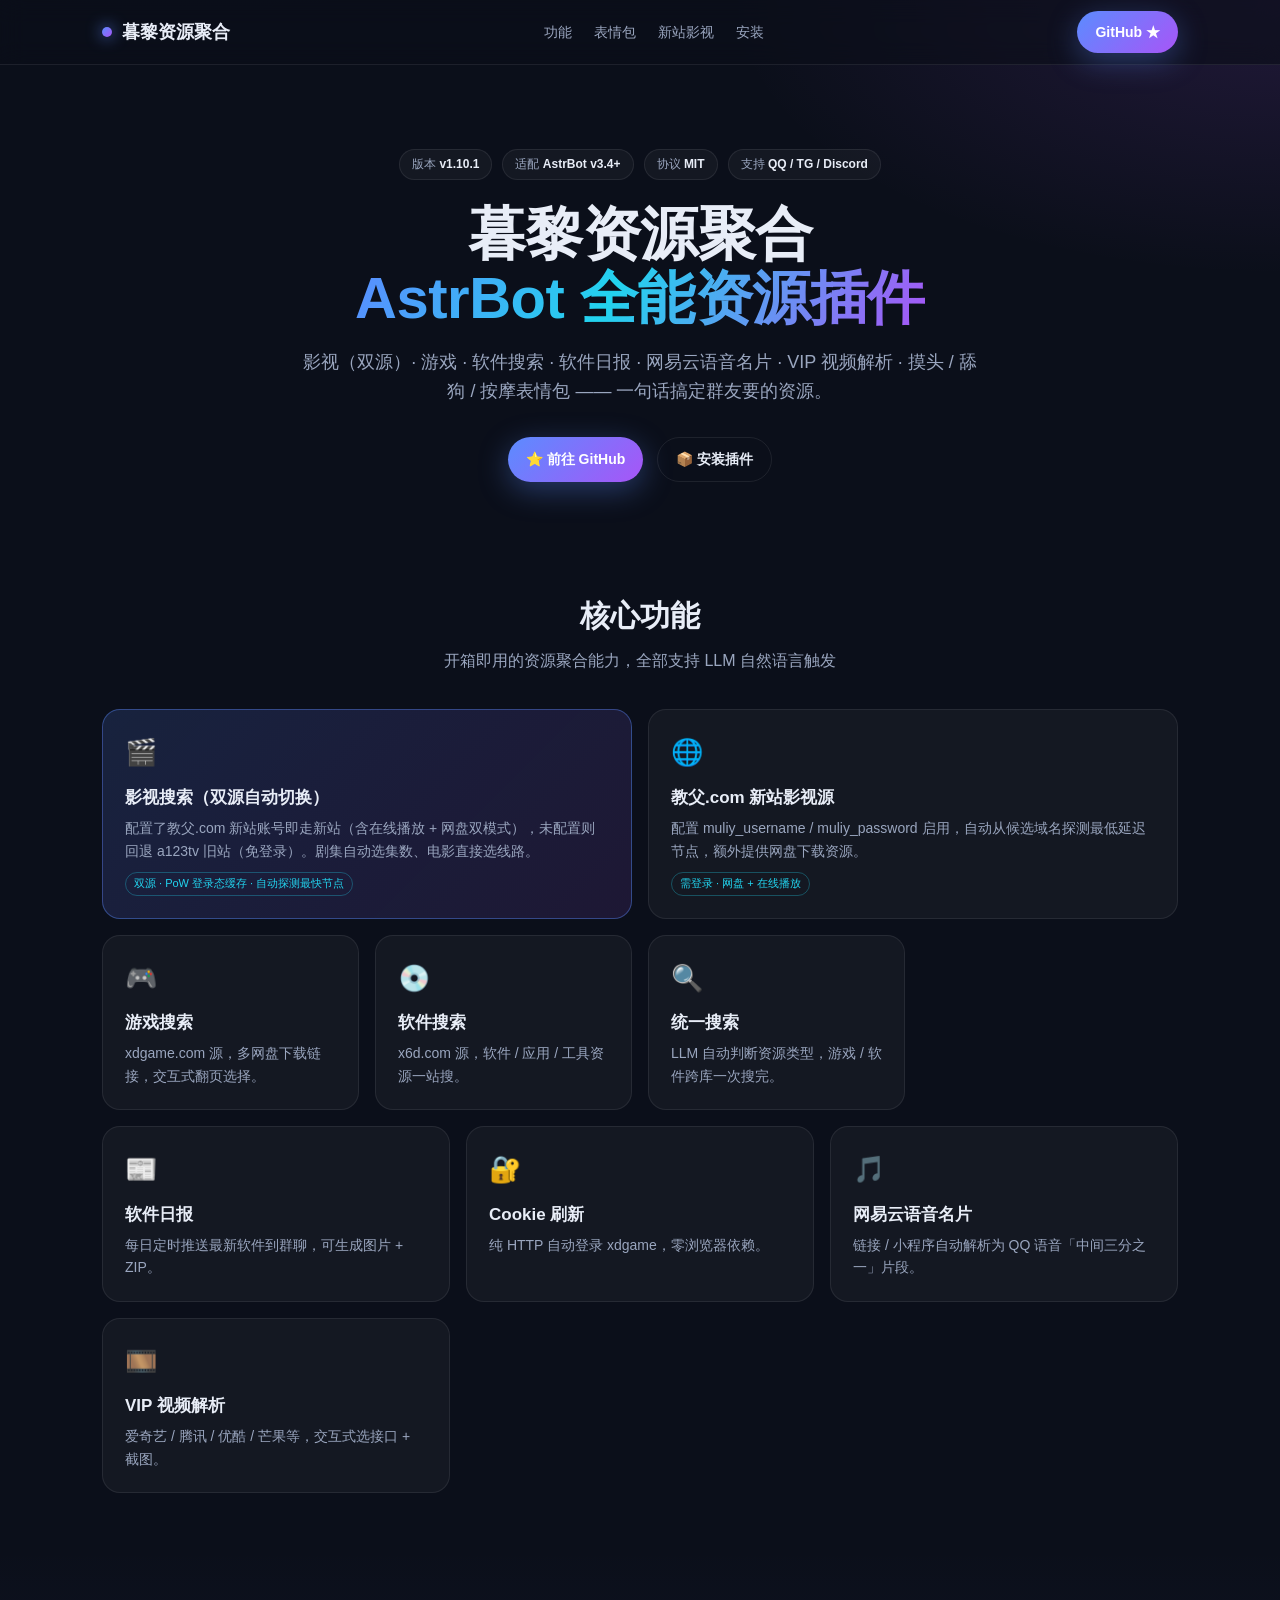
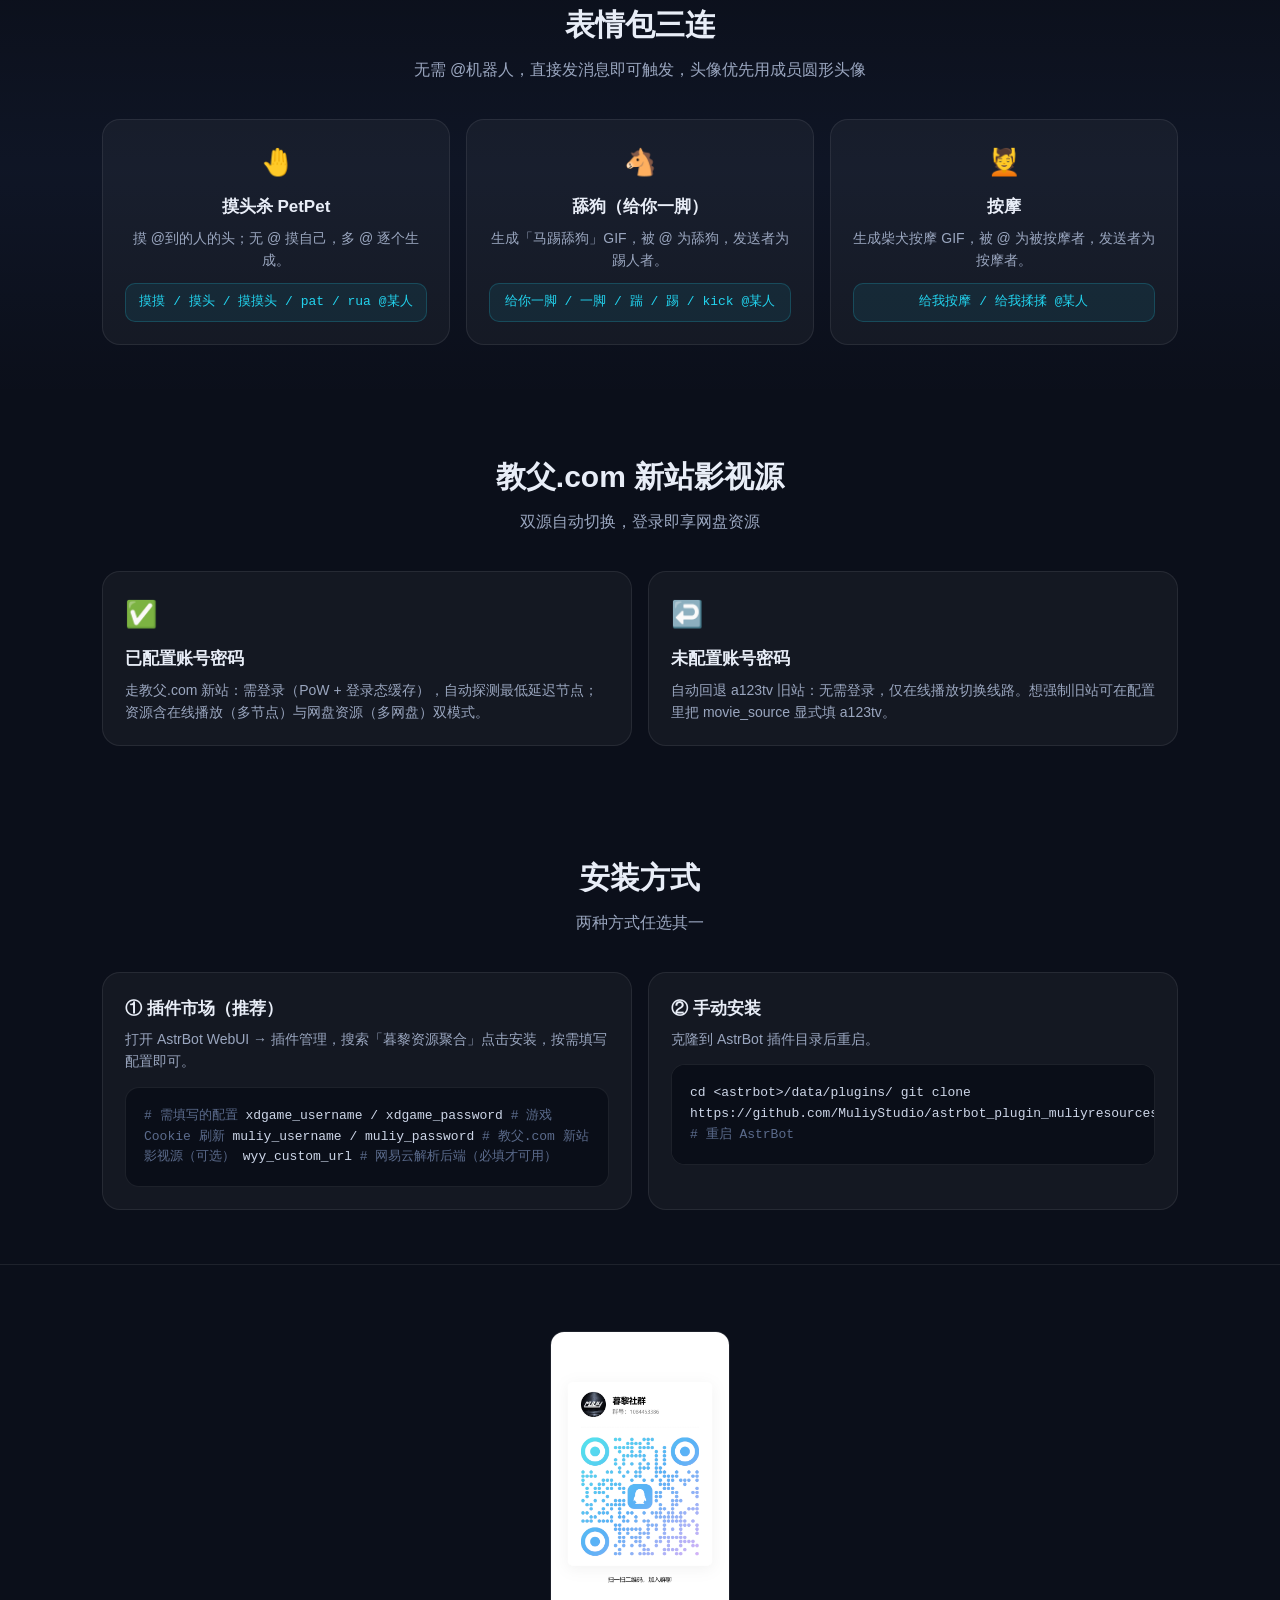
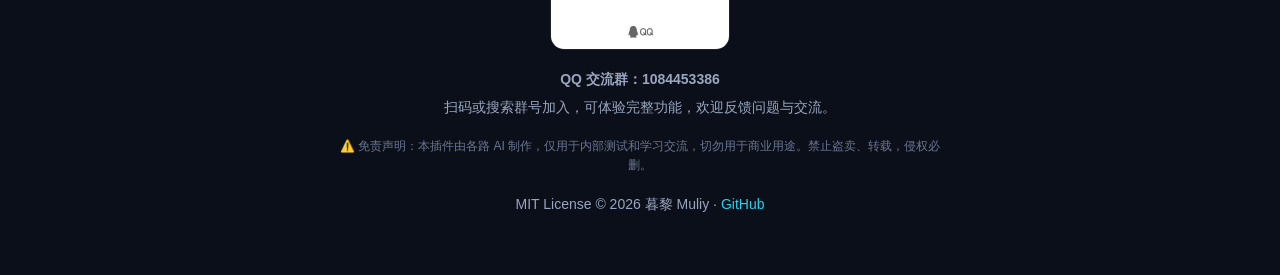
==== index.html @ 1da2b8cd "feat(v1.10.2): 按摩表情 + 头像优先渲染 + /wyy_login 扫码登录恢复 + 手机部署指南 - 新增「给我按摩」柴犬按摩 GIF 表情（逆向 diydoutu/401） - 舔" ====
<!DOCTYPE html>
<html lang="zh-CN">
<head>
<meta charset="UTF-8">
<meta name="viewport" content="width=device-width, initial-scale=1.0">
<title>暮黎资源聚合 · AstrBot 全能资源插件</title>
<style>
  :root{
    --bg:#0b0f1a; --bg2:#0f1626; --card:rgba(255,255,255,.04);
    --line:rgba(255,255,255,.08); --text:#e8edf7; --muted:#9aa6bf;
    --brand:#5b8cff; --brand2:#22d3ee; --accent:#a855f7; --ok:#34d399;
    --radius:18px; --maxw:1120px;
  }
  *{box-sizing:border-box;margin:0;padding:0}
  html{scroll-behavior:smooth}
  body{
    font-family:-apple-system,BlinkMacSystemFont,"Segoe UI","PingFang SC","Microsoft YaHei",Roboto,Helvetica,Arial,sans-serif;
    background:radial-gradient(1200px 600px at 15% -10%,rgba(91,140,255,.18),transparent 60%),
               radial-gradient(1000px 500px at 100% 0%,rgba(168,85,247,.14),transparent 55%),
               var(--bg);
    color:var(--text); line-height:1.6; -webkit-font-smoothing:antialiased;
  }
  a{color:inherit;text-decoration:none}
  .wrap{max-width:var(--maxw);margin:0 auto;padding:0 22px}
  /* nav */
  nav{position:sticky;top:0;z-index:20;backdrop-filter:blur(12px);
      background:rgba(11,15,26,.65);border-bottom:1px solid var(--line)}
  .nav-in{display:flex;align-items:center;justify-content:space-between;height:64px}
  .brand{display:flex;align-items:center;gap:10px;font-weight:700;font-size:18px}
  .brand .dot{width:10px;height:10px;border-radius:50%;background:linear-gradient(135deg,var(--brand),var(--accent));box-shadow:0 0 16px var(--brand)}
  .nav-links{display:flex;gap:22px;font-size:14px;color:var(--muted)}
  .nav-links a:hover{color:var(--text)}
  .btn{display:inline-flex;align-items:center;gap:8px;padding:10px 18px;border-radius:999px;
       font-weight:600;font-size:14px;transition:.2s;border:1px solid var(--line)}
  .btn.primary{background:linear-gradient(135deg,var(--brand),var(--accent));border:none;color:#fff;
       box-shadow:0 8px 30px rgba(91,140,255,.35)}
  .btn.primary:hover{transform:translateY(-1px);box-shadow:0 12px 36px rgba(91,140,255,.5)}
  .btn.ghost:hover{background:var(--card)}
  /* hero */
  header{padding:84px 0 56px;text-align:center}
  .badges{display:flex;gap:10px;justify-content:center;flex-wrap:wrap;margin-bottom:22px}
  .badge{font-size:12px;padding:5px 12px;border:1px solid var(--line);border-radius:999px;color:var(--muted);
         background:var(--card)}
  .badge b{color:var(--text)}
  h1{font-size:clamp(34px,6vw,58px);line-height:1.1;font-weight:800;letter-spacing:-.5px}
  h1 .grad{background:linear-gradient(120deg,var(--brand),var(--brand2) 45%,var(--accent));
           -webkit-background-clip:text;background-clip:text;color:transparent}
  .sub{color:var(--muted);font-size:18px;max-width:680px;margin:18px auto 0}
  .cta{display:flex;gap:14px;justify-content:center;margin-top:32px;flex-wrap:wrap}
  /* section */
  section{padding:54px 0}
  .sec-head{text-align:center;margin-bottom:36px}
  .sec-head h2{font-size:30px;font-weight:800}
  .sec-head p{color:var(--muted);margin-top:8px}
  /* bento */
  .bento{display:grid;grid-template-columns:repeat(12,1fr);gap:16px}
  .card{background:var(--card);border:1px solid var(--line);border-radius:var(--radius);
        padding:22px;position:relative;overflow:hidden;transition:.2s}
  .card:hover{border-color:rgba(91,140,255,.5);transform:translateY(-2px)}
  .card .ico{font-size:26px;margin-bottom:10px}
  .card h3{font-size:17px;margin-bottom:6px}
  .card p{color:var(--muted);font-size:14px}
  .col-3{grid-column:span 4}.col-4{grid-column:span 3}.col-6{grid-column:span 6}.col-12{grid-column:span 12}
  .card.featured{background:linear-gradient(135deg,rgba(91,140,255,.16),rgba(168,85,247,.12));
        border-color:rgba(91,140,255,.4)}
  .tag{display:inline-block;font-size:11px;color:var(--brand2);border:1px solid rgba(34,211,238,.3);
       padding:2px 8px;border-radius:999px;margin-top:10px}
  /* expressions */
  .expr{display:grid;grid-template-columns:repeat(3,1fr);gap:16px}
  .expr .card{text-align:center}
  .expr .trig{margin-top:12px;font-family:ui-monospace,SFMono-Regular,Menlo,Consolas,monospace;
        font-size:13px;color:var(--brand2);background:rgba(34,211,238,.08);
        border:1px solid rgba(34,211,238,.2);border-radius:10px;padding:8px}
  /* install */
  .install{display:grid;grid-template-columns:1fr 1fr;gap:16px}
  .code{background:#0a0e18;border:1px solid var(--line);border-radius:14px;padding:18px;
        font-family:ui-monospace,SFMono-Regular,Menlo,Consolas,monospace;font-size:13px;
        color:#cdd6e8;overflow:auto}
  .code .c{color:#5b6b8c}
  /* footer */
  footer{border-top:1px solid var(--line);padding:48px 0 60px;text-align:center;color:var(--muted);font-size:14px}
  .qr{width:180px;border-radius:14px;margin:18px auto;display:block;border:1px solid var(--line)}
  .disc{font-size:12px;color:#6b7691;max-width:620px;margin:18px auto 0}
  @media(max-width:860px){
    .col-3,.col-4{grid-column:span 6}.col-6{grid-column:span 12}
    .expr,.install{grid-template-columns:1fr}
    .nav-links{display:none}
  }
</style>
</head>
<body>

<nav>
  <div class="wrap nav-in">
    <div class="brand"><span class="dot"></span> 暮黎资源聚合</div>
    <div class="nav-links">
      <a href="#features">功能</a>
      <a href="#expr">表情包</a>
      <a href="#site">新站影视</a>
      <a href="#install">安装</a>
    </div>
    <a class="btn primary" href="https://github.com/MuliyStudio/astrbot_plugin_muliyresources" target="_blank" rel="noopener">GitHub ★</a>
  </div>
</nav>

<header>
  <div class="wrap">
    <div class="badges">
      <span class="badge">版本 <b>v1.10.1</b></span>
      <span class="badge">适配 <b>AstrBot v3.4+</b></span>
      <span class="badge">协议 <b>MIT</b></span>
      <span class="badge">支持 <b>QQ / TG / Discord</b></span>
    </div>
    <h1>暮黎资源聚合<br><span class="grad">AstrBot 全能资源插件</span></h1>
    <p class="sub">影视（双源）· 游戏 · 软件搜索 · 软件日报 · 网易云语音名片 · VIP 视频解析 · 摸头 / 舔狗 / 按摩表情包 —— 一句话搞定群友要的资源。</p>
    <div class="cta">
      <a class="btn primary" href="https://github.com/MuliyStudio/astrbot_plugin_muliyresources" target="_blank" rel="noopener">⭐ 前往 GitHub</a>
      <a class="btn ghost" href="#install">📦 安装插件</a>
    </div>
  </div>
</header>

<section id="features">
  <div class="wrap">
    <div class="sec-head">
      <h2>核心功能</h2>
      <p>开箱即用的资源聚合能力，全部支持 LLM 自然语言触发</p>
    </div>
    <div class="bento">
      <div class="card col-6 featured">
        <div class="ico">🎬</div>
        <h3>影视搜索（双源自动切换）</h3>
        <p>配置了教父.com 新站账号即走新站（含在线播放 + 网盘双模式），未配置则回退 a123tv 旧站（免登录）。剧集自动选集数、电影直接选线路。</p>
        <span class="tag">双源 · PoW 登录态缓存 · 自动探测最快节点</span>
      </div>
      <div class="card col-6">
        <div class="ico">🌐</div>
        <h3>教父.com 新站影视源</h3>
        <p>配置 muliy_username / muliy_password 启用，自动从候选域名探测最低延迟节点，额外提供网盘下载资源。</p>
        <span class="tag">需登录 · 网盘 + 在线播放</span>
      </div>
      <div class="card col-4">
        <div class="ico">🎮</div>
        <h3>游戏搜索</h3>
        <p>xdgame.com 源，多网盘下载链接，交互式翻页选择。</p>
      </div>
      <div class="card col-4">
        <div class="ico">💿</div>
        <h3>软件搜索</h3>
        <p>x6d.com 源，软件 / 应用 / 工具资源一站搜。</p>
      </div>
      <div class="card col-4">
        <div class="ico">🔍</div>
        <h3>统一搜索</h3>
        <p>LLM 自动判断资源类型，游戏 / 软件跨库一次搜完。</p>
      </div>
      <div class="card col-3">
        <div class="ico">📰</div>
        <h3>软件日报</h3>
        <p>每日定时推送最新软件到群聊，可生成图片 + ZIP。</p>
      </div>
      <div class="card col-3">
        <div class="ico">🔐</div>
        <h3>Cookie 刷新</h3>
        <p>纯 HTTP 自动登录 xdgame，零浏览器依赖。</p>
      </div>
      <div class="card col-3">
        <div class="ico">🎵</div>
        <h3>网易云语音名片</h3>
        <p>链接 / 小程序自动解析为 QQ 语音「中间三分之一」片段。</p>
      </div>
      <div class="card col-3">
        <div class="ico">🎞️</div>
        <h3>VIP 视频解析</h3>
        <p>爱奇艺 / 腾讯 / 优酷 / 芒果等，交互式选接口 + 截图。</p>
      </div>
    </div>
  </div>
</section>

<section id="expr" style="background:linear-gradient(180deg,transparent,rgba(91,140,255,.05),transparent)">
  <div class="wrap">
    <div class="sec-head">
      <h2>表情包三连</h2>
      <p>无需 @机器人，直接发消息即可触发，头像优先用成员圆形头像</p>
    </div>
    <div class="expr">
      <div class="card">
        <div class="ico">🤚</div>
        <h3>摸头杀 PetPet</h3>
        <p>摸 @到的人的头；无 @ 摸自己，多 @ 逐个生成。</p>
        <div class="trig">摸摸 / 摸头 / 摸摸头 / pat / rua @某人</div>
      </div>
      <div class="card">
        <div class="ico">🐴</div>
        <h3>舔狗（给你一脚）</h3>
        <p>生成「马踢舔狗」GIF，被 @ 为舔狗，发送者为踢人者。</p>
        <div class="trig">给你一脚 / 一脚 / 踹 / 踢 / kick @某人</div>
      </div>
      <div class="card">
        <div class="ico">💆</div>
        <h3>按摩</h3>
        <p>生成柴犬按摩 GIF，被 @ 为被按摩者，发送者为按摩者。</p>
        <div class="trig">给我按摩 / 给我揉揉 @某人</div>
      </div>
    </div>
  </div>
</section>

<section id="site">
  <div class="wrap">
    <div class="sec-head">
      <h2>教父.com 新站影视源</h2>
      <p>双源自动切换，登录即享网盘资源</p>
    </div>
    <div class="bento">
      <div class="card col-6">
        <div class="ico">✅</div>
        <h3>已配置账号密码</h3>
        <p>走教父.com 新站：需登录（PoW + 登录态缓存），自动探测最低延迟节点；资源含在线播放（多节点）与网盘资源（多网盘）双模式。</p>
      </div>
      <div class="card col-6">
        <div class="ico">↩️</div>
        <h3>未配置账号密码</h3>
        <p>自动回退 a123tv 旧站：无需登录，仅在线播放切换线路。想强制旧站可在配置里把 movie_source 显式填 a123tv。</p>
      </div>
    </div>
  </div>
</section>

<section id="install">
  <div class="wrap">
    <div class="sec-head">
      <h2>安装方式</h2>
      <p>两种方式任选其一</p>
    </div>
    <div class="install">
      <div class="card">
        <h3>① 插件市场（推荐）</h3>
        <p style="margin-bottom:14px">打开 AstrBot WebUI → 插件管理，搜索「暮黎资源聚合」点击安装，按需填写配置即可。</p>
        <div class="code"><span class="c"># 需填写的配置</span>
xdgame_username / xdgame_password   <span class="c"># 游戏 Cookie 刷新</span>
muliy_username / muliy_password     <span class="c"># 教父.com 新站影视源（可选）</span>
wyy_custom_url                      <span class="c"># 网易云解析后端（必填才可用）</span></div>
      </div>
      <div class="card">
        <h3>② 手动安装</h3>
        <p style="margin-bottom:14px">克隆到 AstrBot 插件目录后重启。</p>
        <div class="code">cd &lt;astrbot&gt;/data/plugins/
git clone https://github.com/MuliyStudio/astrbot_plugin_muliyresources.git
<span class="c"># 重启 AstrBot</span></div>
      </div>
    </div>
  </div>
</section>

<footer>
  <div class="wrap">
    <img class="qr" src="assets/qq_group_qrcode.jpg" alt="暮黎交流群二维码">
    <div><strong>QQ 交流群：1084453386</strong></div>
    <p style="margin-top:6px">扫码或搜索群号加入，可体验完整功能，欢迎反馈问题与交流。</p>
    <p class="disc">⚠️ 免责声明：本插件由各路 AI 制作，仅用于内部测试和学习交流，切勿用于商业用途。禁止盗卖、转载，侵权必删。</p>
    <p style="margin-top:18px">MIT License © 2026 暮黎 Muliy · <a href="https://github.com/MuliyStudio/astrbot_plugin_muliyresources" target="_blank" rel="noopener" style="color:var(--brand2)">GitHub</a></p>
  </div>
</footer>

</body>
</html>
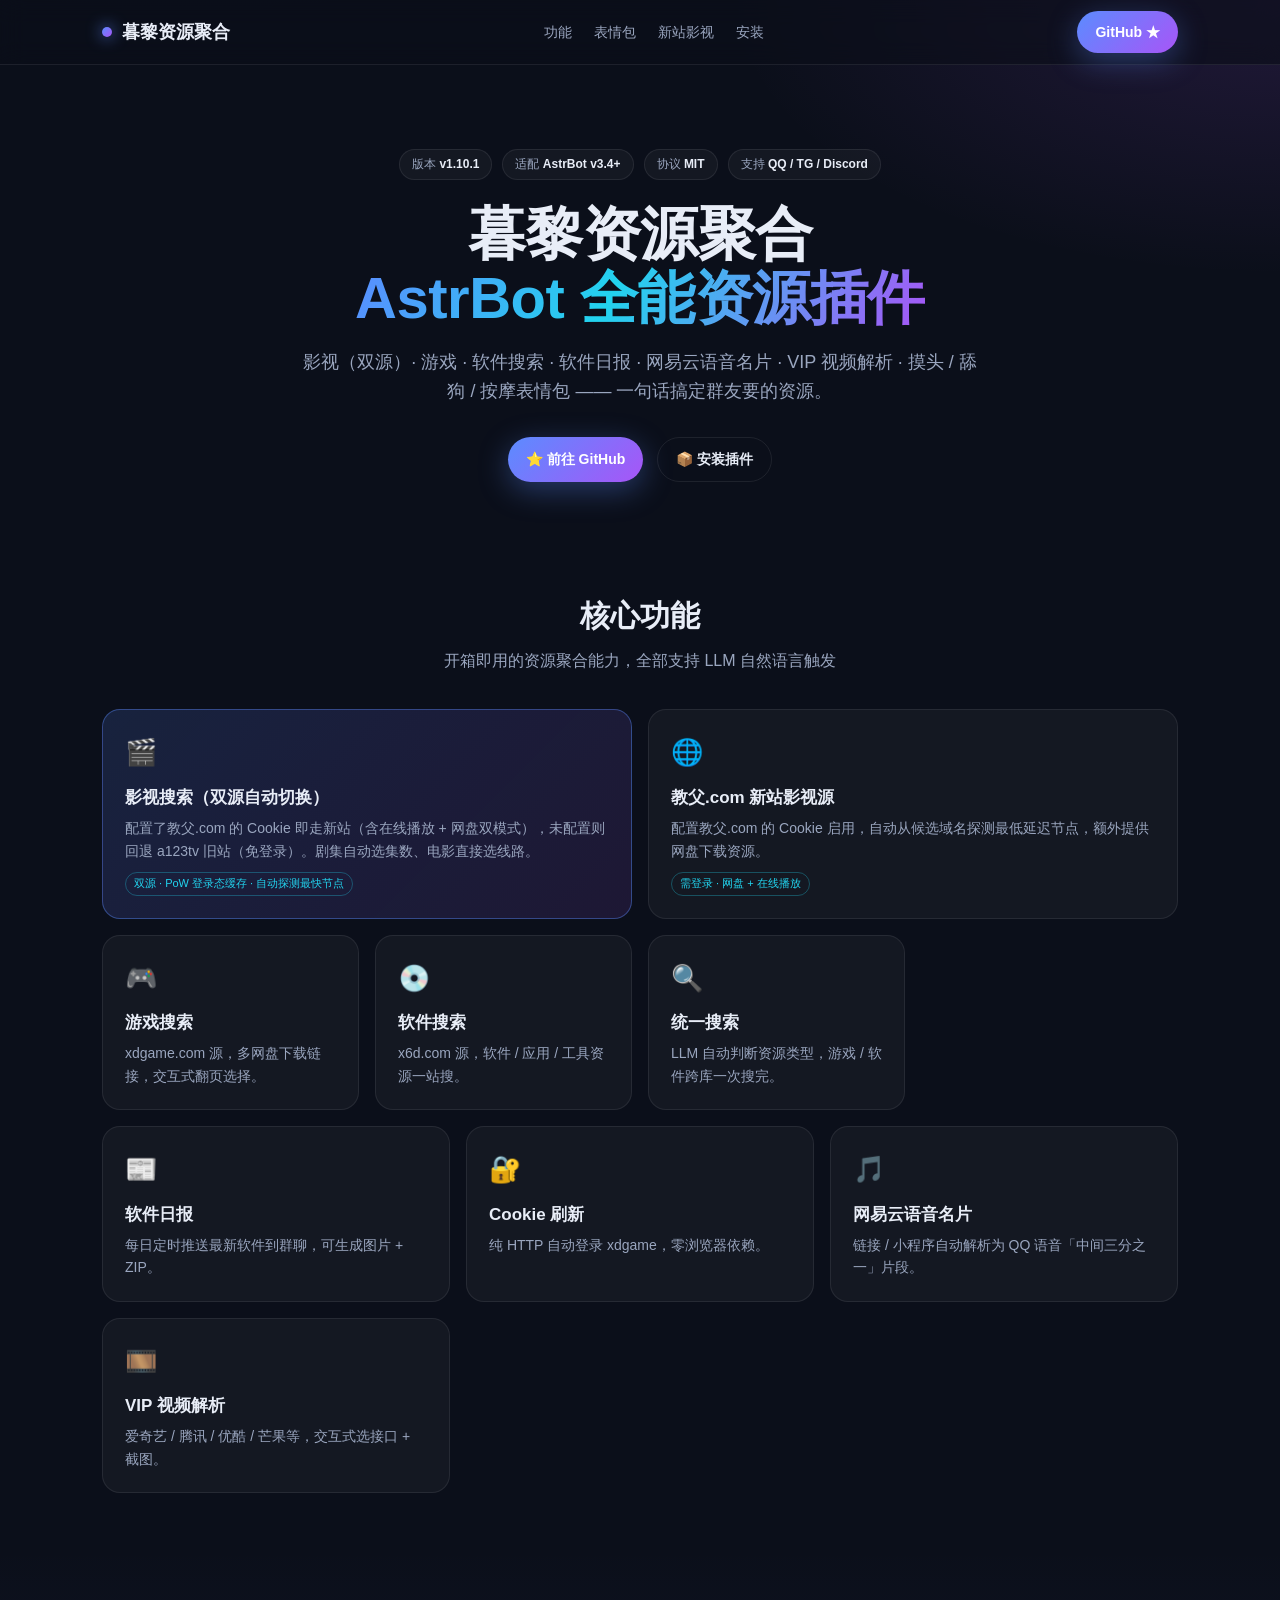
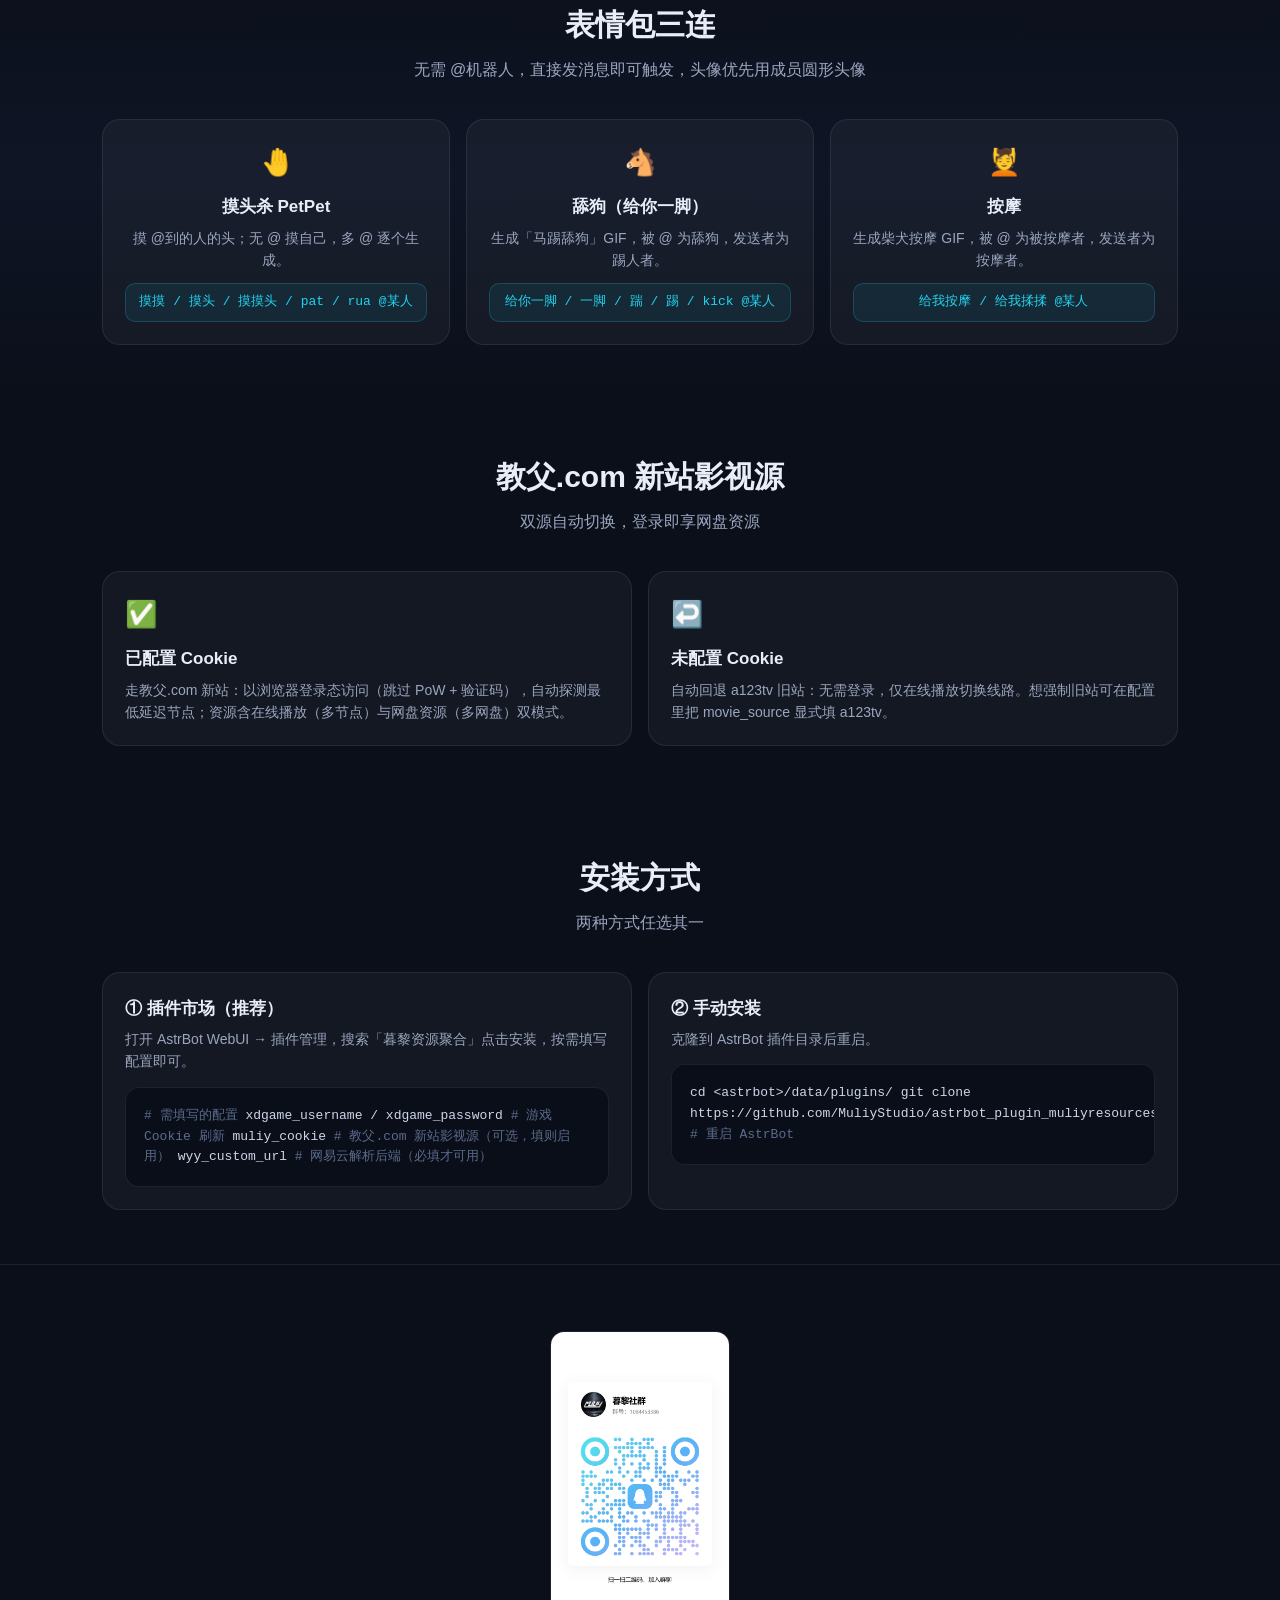
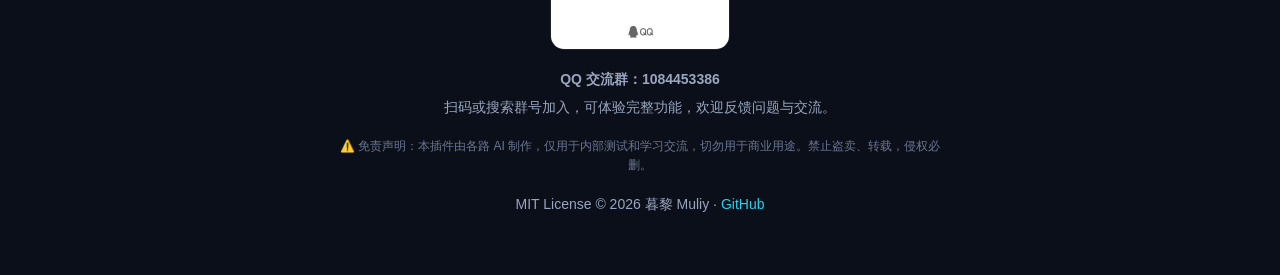
==== commit 315ca37b: "refactor(v1.10.5): 移除书山聚合小说搜索功能，同步 README/CHANGELOG/metadata" ====
--- a/index.html
+++ b/index.html
@@ -130,13 +130,13 @@
       <div class="card col-6 featured">
         <div class="ico">🎬</div>
         <h3>影视搜索（双源自动切换）</h3>
-        <p>配置了教父.com 新站账号即走新站（含在线播放 + 网盘双模式），未配置则回退 a123tv 旧站（免登录）。剧集自动选集数、电影直接选线路。</p>
+        <p>配置了教父.com 的 Cookie 即走新站（含在线播放 + 网盘双模式），未配置则回退 a123tv 旧站（免登录）。剧集自动选集数、电影直接选线路。</p>
         <span class="tag">双源 · PoW 登录态缓存 · 自动探测最快节点</span>
       </div>
       <div class="card col-6">
         <div class="ico">🌐</div>
         <h3>教父.com 新站影视源</h3>
-        <p>配置 muliy_username / muliy_password 启用，自动从候选域名探测最低延迟节点，额外提供网盘下载资源。</p>
+        <p>配置教父.com 的 Cookie 启用，自动从候选域名探测最低延迟节点，额外提供网盘下载资源。</p>
         <span class="tag">需登录 · 网盘 + 在线播放</span>
       </div>
       <div class="card col-4">
@@ -216,12 +216,12 @@
     <div class="bento">
       <div class="card col-6">
         <div class="ico">✅</div>
-        <h3>已配置账号密码</h3>
-        <p>走教父.com 新站：需登录（PoW + 登录态缓存），自动探测最低延迟节点；资源含在线播放（多节点）与网盘资源（多网盘）双模式。</p>
+        <h3>已配置 Cookie</h3>
+        <p>走教父.com 新站：以浏览器登录态访问（跳过 PoW + 验证码），自动探测最低延迟节点；资源含在线播放（多节点）与网盘资源（多网盘）双模式。</p>
       </div>
       <div class="card col-6">
         <div class="ico">↩️</div>
-        <h3>未配置账号密码</h3>
+        <h3>未配置 Cookie</h3>
         <p>自动回退 a123tv 旧站：无需登录，仅在线播放切换线路。想强制旧站可在配置里把 movie_source 显式填 a123tv。</p>
       </div>
     </div>
@@ -240,7 +240,7 @@
         <p style="margin-bottom:14px">打开 AstrBot WebUI → 插件管理，搜索「暮黎资源聚合」点击安装，按需填写配置即可。</p>
         <div class="code"><span class="c"># 需填写的配置</span>
 xdgame_username / xdgame_password   <span class="c"># 游戏 Cookie 刷新</span>
-muliy_username / muliy_password     <span class="c"># 教父.com 新站影视源（可选）</span>
+muliy_cookie                        <span class="c"># 教父.com 新站影视源（可选，填则启用）</span>
 wyy_custom_url                      <span class="c"># 网易云解析后端（必填才可用）</span></div>
       </div>
       <div class="card">
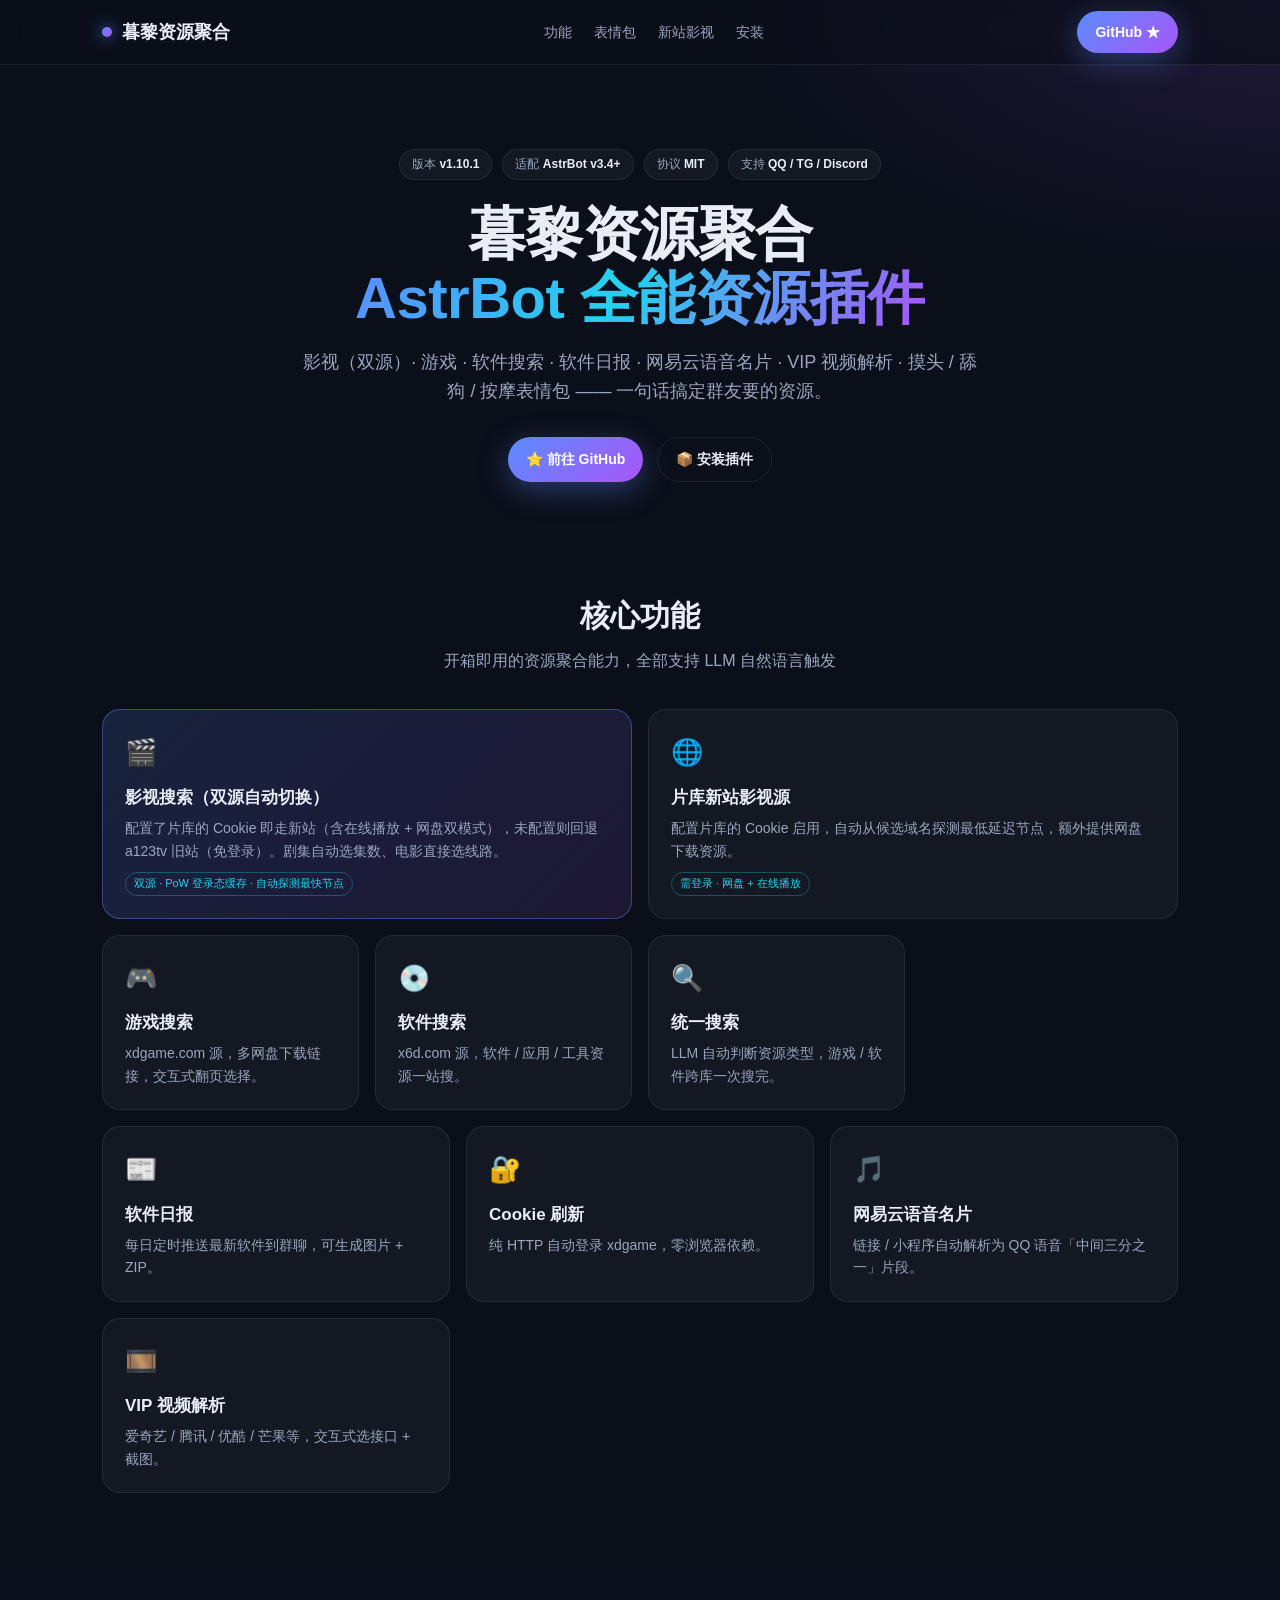
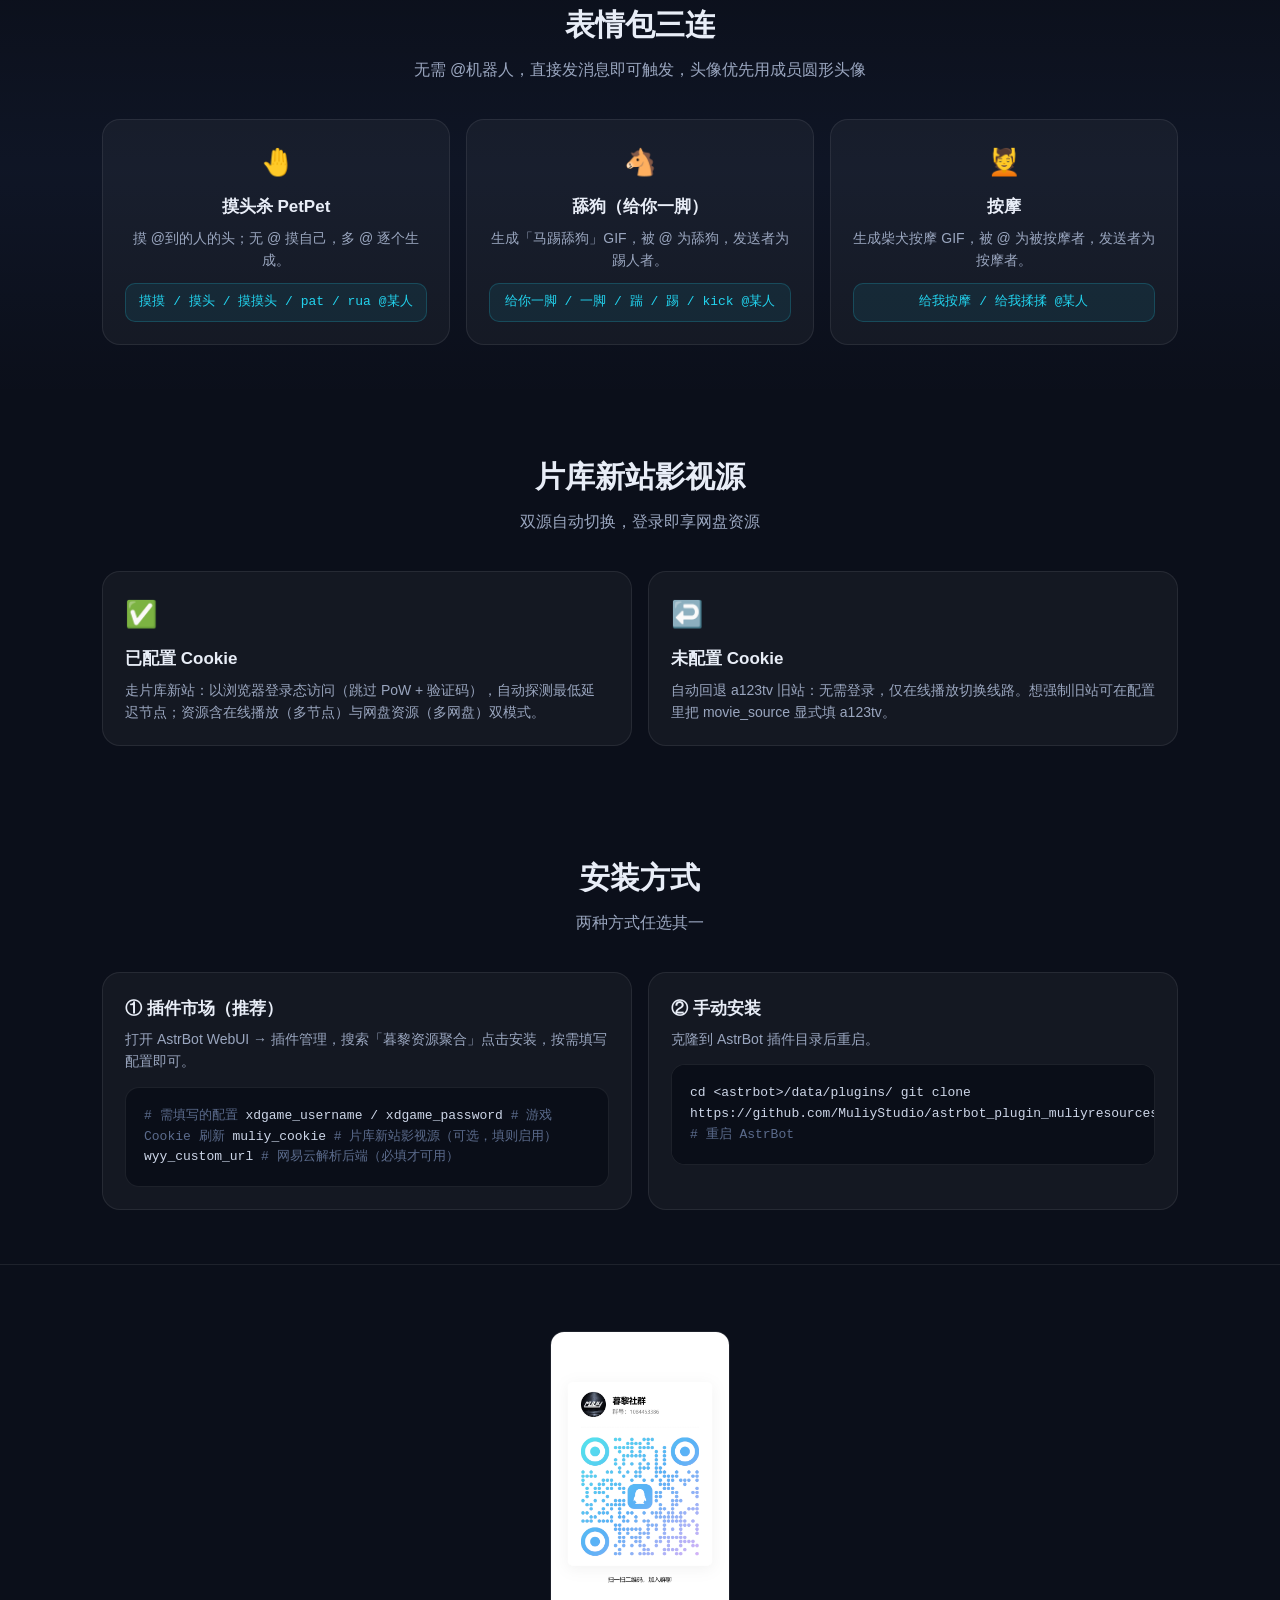
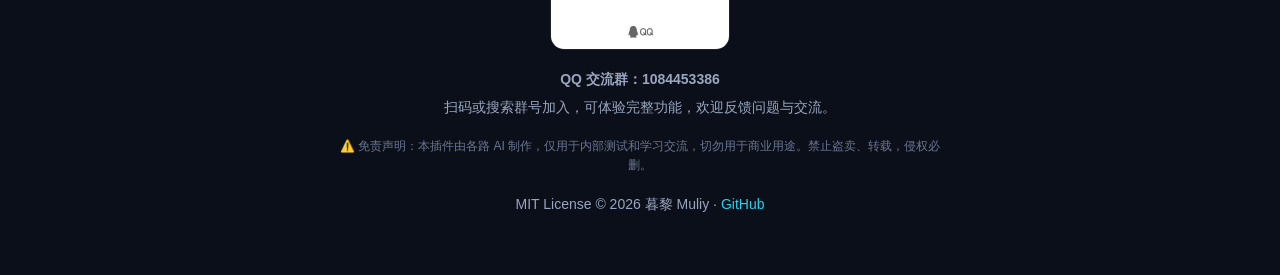
==== commit b4adc988: "fix(1.13.0): /game_cookie_refresh按游戏源动态路由(switch618走扫码/xdgame走账密)；影视新站改名片库(描述:最全最新的影视资源网站)，movie_sou" ====
--- a/index.html
+++ b/index.html
@@ -130,13 +130,13 @@
       <div class="card col-6 featured">
         <div class="ico">🎬</div>
         <h3>影视搜索（双源自动切换）</h3>
-        <p>配置了教父.com 的 Cookie 即走新站（含在线播放 + 网盘双模式），未配置则回退 a123tv 旧站（免登录）。剧集自动选集数、电影直接选线路。</p>
+        <p>配置了片库的 Cookie 即走新站（含在线播放 + 网盘双模式），未配置则回退 a123tv 旧站（免登录）。剧集自动选集数、电影直接选线路。</p>
         <span class="tag">双源 · PoW 登录态缓存 · 自动探测最快节点</span>
       </div>
       <div class="card col-6">
         <div class="ico">🌐</div>
-        <h3>教父.com 新站影视源</h3>
-        <p>配置教父.com 的 Cookie 启用，自动从候选域名探测最低延迟节点，额外提供网盘下载资源。</p>
+        <h3>片库新站影视源</h3>
+        <p>配置片库的 Cookie 启用，自动从候选域名探测最低延迟节点，额外提供网盘下载资源。</p>
         <span class="tag">需登录 · 网盘 + 在线播放</span>
       </div>
       <div class="card col-4">
@@ -210,14 +210,14 @@
 <section id="site">
   <div class="wrap">
     <div class="sec-head">
-      <h2>教父.com 新站影视源</h2>
+      <h2>片库新站影视源</h2>
       <p>双源自动切换，登录即享网盘资源</p>
     </div>
     <div class="bento">
       <div class="card col-6">
         <div class="ico">✅</div>
         <h3>已配置 Cookie</h3>
-        <p>走教父.com 新站：以浏览器登录态访问（跳过 PoW + 验证码），自动探测最低延迟节点；资源含在线播放（多节点）与网盘资源（多网盘）双模式。</p>
+        <p>走片库新站：以浏览器登录态访问（跳过 PoW + 验证码），自动探测最低延迟节点；资源含在线播放（多节点）与网盘资源（多网盘）双模式。</p>
       </div>
       <div class="card col-6">
         <div class="ico">↩️</div>
@@ -240,7 +240,7 @@
         <p style="margin-bottom:14px">打开 AstrBot WebUI → 插件管理，搜索「暮黎资源聚合」点击安装，按需填写配置即可。</p>
         <div class="code"><span class="c"># 需填写的配置</span>
 xdgame_username / xdgame_password   <span class="c"># 游戏 Cookie 刷新</span>
-muliy_cookie                        <span class="c"># 教父.com 新站影视源（可选，填则启用）</span>
+muliy_cookie                        <span class="c"># 片库新站影视源（可选，填则启用）</span>
 wyy_custom_url                      <span class="c"># 网易云解析后端（必填才可用）</span></div>
       </div>
       <div class="card">
